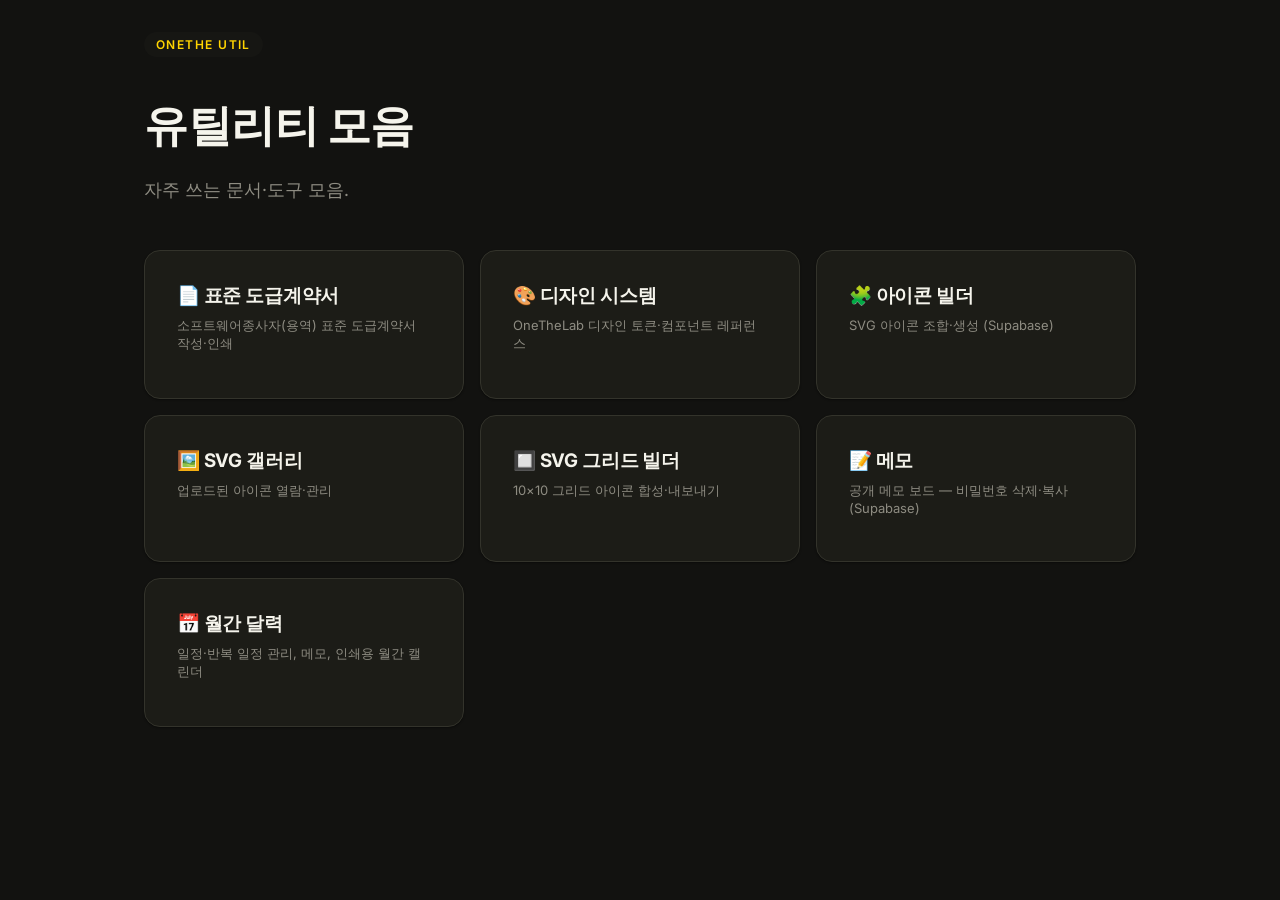
==== index.html @ 2dec3854 "month: ds.css 다크 테마 적용 + 전체 폭 레이아웃, index 카드 추가 - 머티리얼 라이트 토큰 → OneTheLab DS 토큰 매핑 - 캘린더/메모 섹션 화면 폭 " ====
<!DOCTYPE html>
<html lang="ko">
<head>
    <meta charset="UTF-8">
    <meta name="viewport" content="width=device-width, initial-scale=1.0">
    <title>OneThe Util</title>
    <link rel="icon" type="image/svg+xml" href="assets/favicon-util.svg">
    <link rel="preconnect" href="https://fonts.googleapis.com">
    <link rel="preconnect" href="https://fonts.gstatic.com" crossorigin>
    <link href="https://fonts.googleapis.com/css2?family=Inter:wght@400;500;600;700;800&family=JetBrains+Mono:wght@400;500&display=swap" rel="stylesheet">
    <link rel="stylesheet" href="assets/ds.css">
    <style>
        .link-list{list-style:none;padding:0;margin:0;display:grid;
            grid-template-columns:repeat(3,1fr);gap:var(--s4);}
        .link-list .card{display:flex;flex-direction:column;gap:6px;height:100%;
            cursor:pointer;transition:.15s;text-decoration:none;}
        .link-list .card:hover{border-color:var(--brand-yellow);
            box-shadow:var(--sh-md);transform:translateY(-2px);}
        .link-list h3{margin:0;}
        .link-list .desc{color:var(--muted);font-size:13px;margin-top:2px;}
        @media(max-width:900px){.link-list{grid-template-columns:repeat(2,1fr);}}
        @media(max-width:560px){.link-list{grid-template-columns:1fr;}}
        .hero{margin-bottom:var(--s7);}
        .hero h1{font-size:44px;line-height:1.05;}
        .hero p{color:var(--muted);font-size:18px;margin-top:var(--s3);}

        /* iframe 모달 */
        .modal{position:fixed;inset:0;z-index:1000;display:none;
            background:rgba(0,0,0,.6);backdrop-filter:blur(2px);}
        .modal.open{display:flex;flex-direction:column;padding:var(--s5);}
        .modal-bar{display:flex;align-items:center;gap:var(--s4);
            padding:0 0 var(--s3);}
        .modal-bar .m-title{font-weight:700;font-size:16px;color:#fff;
            margin-right:auto;white-space:nowrap;overflow:hidden;text-overflow:ellipsis;}
        .modal-body{flex:1;display:flex;gap:var(--s3);min-height:0;}
        .modal-nav{flex:none;width:200px;overflow-y:auto;display:flex;flex-direction:column;gap:4px;
            background:var(--surface);border:1px solid var(--hairline);
            border-radius:var(--r-lg);padding:var(--s3);box-shadow:var(--sh-lg);}
        .modal-nav button{text-align:left;font-family:var(--font);font-size:13px;font-weight:600;
            color:var(--body);background:transparent;border:none;cursor:pointer;
            padding:9px 12px;border-radius:var(--r-sm);transition:.12s;}
        .modal-nav button:hover{background:var(--surface-soft);color:var(--ink);}
        .modal-nav button.active{background:var(--brand-yellow);color:var(--on-brand);}
        .modal-frame{flex:1;width:100%;border:1px solid var(--hairline);
            border-radius:var(--r-lg);background:var(--surface);box-shadow:var(--sh-lg);}
        @media(max-width:640px){.modal-nav{width:130px;}}
    </style>
</head>
<body>
    <main class="container">
        <header class="hero">
            <span class="eyebrow">OneThe Util</span>
            <h1>유틸리티 모음</h1>
            <p>자주 쓰는 문서·도구 모음.</p>
        </header>

        <ul class="link-list">
            <li>
                <a class="card" href="contect/contect.html">
                    <h3>📄 표준 도급계약서</h3>
                    <p class="desc">소프트웨어종사자(용역) 표준 도급계약서 작성·인쇄</p>
                </a>
            </li>
            <li>
                <a class="card" href="design-system/design_system.html">
                    <h3>🎨 디자인 시스템</h3>
                    <p class="desc">OneTheLab 디자인 토큰·컴포넌트 레퍼런스</p>
                </a>
            </li>
            <li>
                <a class="card" href="icon-builder/icon_builder.html">
                    <h3>🧩 아이콘 빌더</h3>
                    <p class="desc">SVG 아이콘 조합·생성 (Supabase)</p>
                </a>
            </li>
            <li>
                <a class="card" href="svg-gallery/svg_gallery.html">
                    <h3>🖼️ SVG 갤러리</h3>
                    <p class="desc">업로드된 아이콘 열람·관리</p>
                </a>
            </li>
            <li>
                <a class="card" href="svg-grid-builder/svg_grid_builder.html">
                    <h3>🔲 SVG 그리드 빌더</h3>
                    <p class="desc">10×10 그리드 아이콘 합성·내보내기</p>
                </a>
            </li>
            <li>
                <a class="card" href="memo/memo.html">
                    <h3>📝 메모</h3>
                    <p class="desc">공개 메모 보드 — 비밀번호 삭제·복사 (Supabase)</p>
                </a>
            </li>
            <li>
                <a class="card" href="month/month.html">
                    <h3>📅 월간 달력</h3>
                    <p class="desc">일정·반복 일정 관리, 메모, 인쇄용 월간 캘린더</p>
                </a>
            </li>
        </ul>
    </main>

    <div class="modal" id="modal" aria-hidden="true">
        <div class="modal-bar">
            <span class="m-title" id="mTitle"></span>
            <a class="btn btn-secondary btn-sm" id="mNewTab" href="#" target="_blank" rel="noopener">새 탭</a>
            <button class="btn btn-primary btn-sm" id="mClose" type="button">닫기 ✕</button>
        </div>
        <div class="modal-body">
            <nav class="modal-nav" id="mNav"></nav>
            <iframe class="modal-frame" id="mFrame" title="미리보기"></iframe>
        </div>
    </div>

    <script>
        (function () {
            const modal = document.getElementById("modal");
            const frame = document.getElementById("mFrame");
            const title = document.getElementById("mTitle");
            const newTab = document.getElementById("mNewTab");
            const nav = document.getElementById("mNav");

            // 카드에서 항목 수집 → 사이드바 생성
            const items = [...document.querySelectorAll(".link-list a")].map(a => ({
                href: a.getAttribute("href"),
                name: a.closest(".card").querySelector("h3").textContent
            }));
            const navBtns = items.map(it => {
                const b = document.createElement("button");
                b.type = "button";
                b.textContent = it.name;
                b.addEventListener("click", () => show(it.href));
                nav.appendChild(b);
                return b;
            });

            function show(href) {
                const idx = items.findIndex(it => it.href === href);
                if (idx < 0) return;
                frame.src = href;
                title.textContent = items[idx].name;
                newTab.href = href;
                navBtns.forEach((b, i) => b.classList.toggle("active", i === idx));
            }
            function open(href) {
                modal.classList.add("open");
                modal.setAttribute("aria-hidden", "false");
                document.body.style.overflow = "hidden";
                show(href);
            }
            function close() {
                modal.classList.remove("open");
                modal.setAttribute("aria-hidden", "true");
                frame.src = "about:blank";
                document.body.style.overflow = "";
            }

            document.querySelectorAll(".link-list a").forEach(a => {
                a.addEventListener("click", e => {
                    e.preventDefault();
                    open(a.getAttribute("href"));
                });
            });
            document.getElementById("mClose").addEventListener("click", close);
            modal.addEventListener("click", e => { if (e.target === modal) close(); });
            document.addEventListener("keydown", e => {
                if (e.key === "Escape" && modal.classList.contains("open")) close();
            });
        })();
    </script>
</body>
</html>
---- assets/ds.css ----
/* OneTheLab Design System — quartz.onethelab.com */
*{box-sizing:border-box;}
:root{
  --brand-yellow:#FFD400;
  --brand-yellow-soft:#FFE766;
  --brand-yellow-deep:#C9A600;
  --on-brand:#1A1A17;
  --success:#3FA66A;
  --warning:#E0941A;
  --error:#D24A4A;
  --info:#3A78C2;
  --r-sm:6px; --r-md:10px; --r-lg:16px; --r-pill:9999px;
  --s1:4px; --s2:8px; --s3:12px; --s4:16px; --s5:24px; --s6:32px; --s7:48px; --s8:64px;
  --font:"Inter",-apple-system,"Segoe UI",sans-serif;
  --mono:"JetBrains Mono",ui-monospace,monospace;
  --ink:#F5F4EC;
  --body:#CFCDC2;
  --muted:#8E8C82;
  --hairline:#33332B;
  --canvas:#121210;
  --surface:#1C1C17;
  --surface-soft:#26261F;
  --on-ink:#121210;
  --sh-sm:0 1px 2px rgba(0,0,0,.4);
  --sh-md:0 4px 16px rgba(0,0,0,.45);
  --sh-lg:0 12px 40px rgba(0,0,0,.55);
}

body{
  font-family:var(--font);
  background:var(--canvas);
  color:var(--body);
}

h1,h2,h3,h4{color:var(--ink);letter-spacing:-.01em;}
h1{font-weight:800;}
a{color:var(--brand-yellow-deep);}

.container{max-width:1024px;margin:2rem auto;padding:0 var(--s4);}

/* buttons */
.btn{display:inline-flex;align-items:center;gap:8px;font-family:var(--font);
  font-size:14px;font-weight:600;padding:10px 20px;border-radius:var(--r-md);
  border:1px solid transparent;text-decoration:none;cursor:pointer;transition:.15s;}
.btn-primary{background:var(--brand-yellow);color:var(--on-brand);}
.btn-primary:hover{background:var(--brand-yellow-deep);color:#fff;}
.btn-secondary{background:var(--surface);color:var(--ink);border-color:var(--hairline);}
.btn-secondary:hover{background:var(--surface-soft);}
.btn-sm{padding:6px 14px;font-size:13px;}

/* card */
.card{background:var(--surface);border:1px solid var(--hairline);
  border-radius:var(--r-lg);padding:var(--s6);box-shadow:var(--sh-sm);}

.eyebrow{display:inline-block;background:#161613;color:var(--brand-yellow);
  font-size:12px;font-weight:600;letter-spacing:.12em;text-transform:uppercase;
  padding:5px 12px;border-radius:var(--r-pill);margin-bottom:var(--s4);}
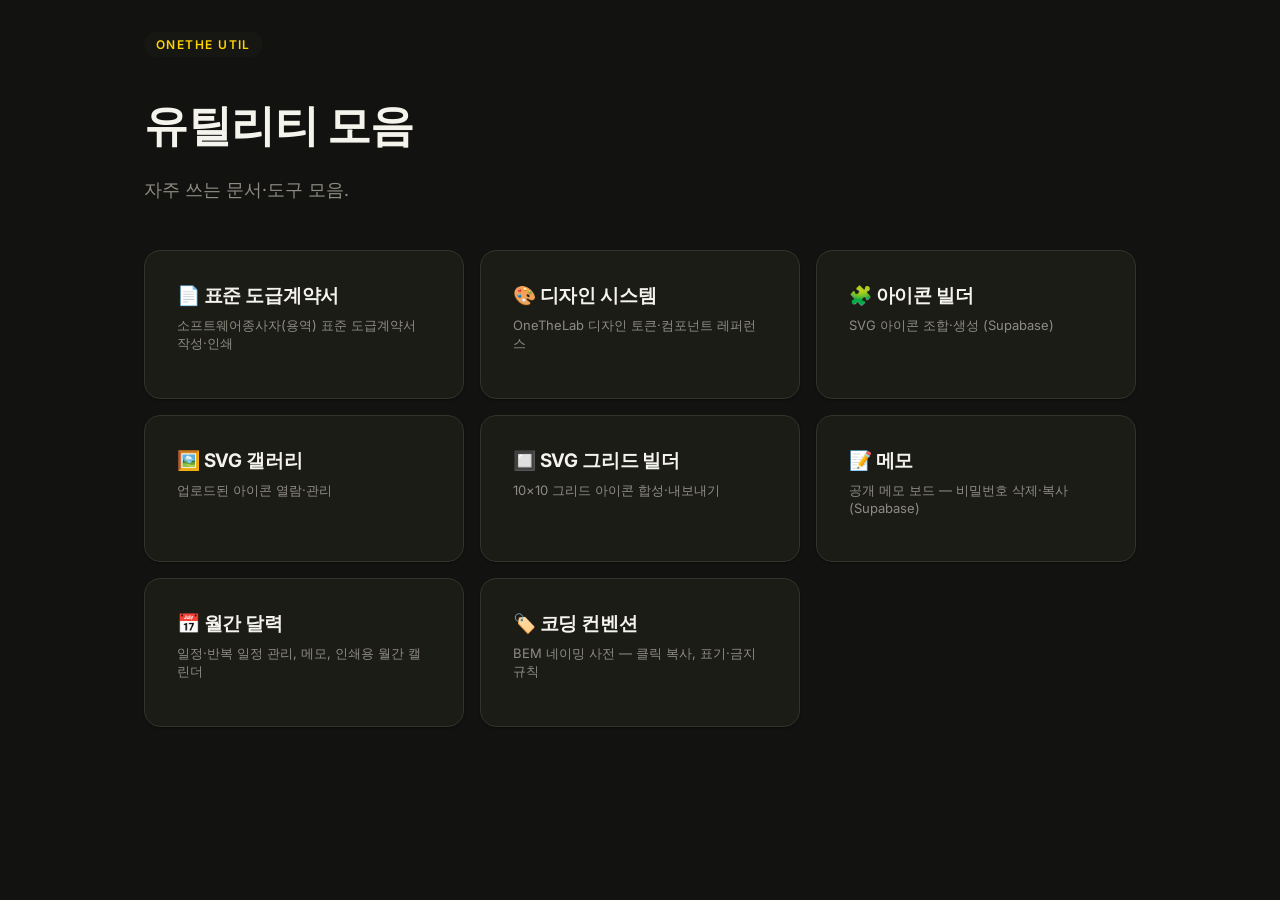
==== commit 5549edc1: "convention: BEM 네이밍 사전 페이지 추가 - pico.css 제거, ds.css 디자인 시스템 적용 - 표 전치(세로형) + 항목 칩 클릭 복사 + 토스트 - modi" ====
--- a/index.html
+++ b/index.html
@@ -97,6 +97,12 @@
                     <p class="desc">일정·반복 일정 관리, 메모, 인쇄용 월간 캘린더</p>
                 </a>
             </li>
+            <li>
+                <a class="card" href="convention/convention.html">
+                    <h3>🏷️ 코딩 컨벤션</h3>
+                    <p class="desc">BEM 네이밍 사전 — 클릭 복사, 표기·금지 규칙</p>
+                </a>
+            </li>
         </ul>
     </main>
 
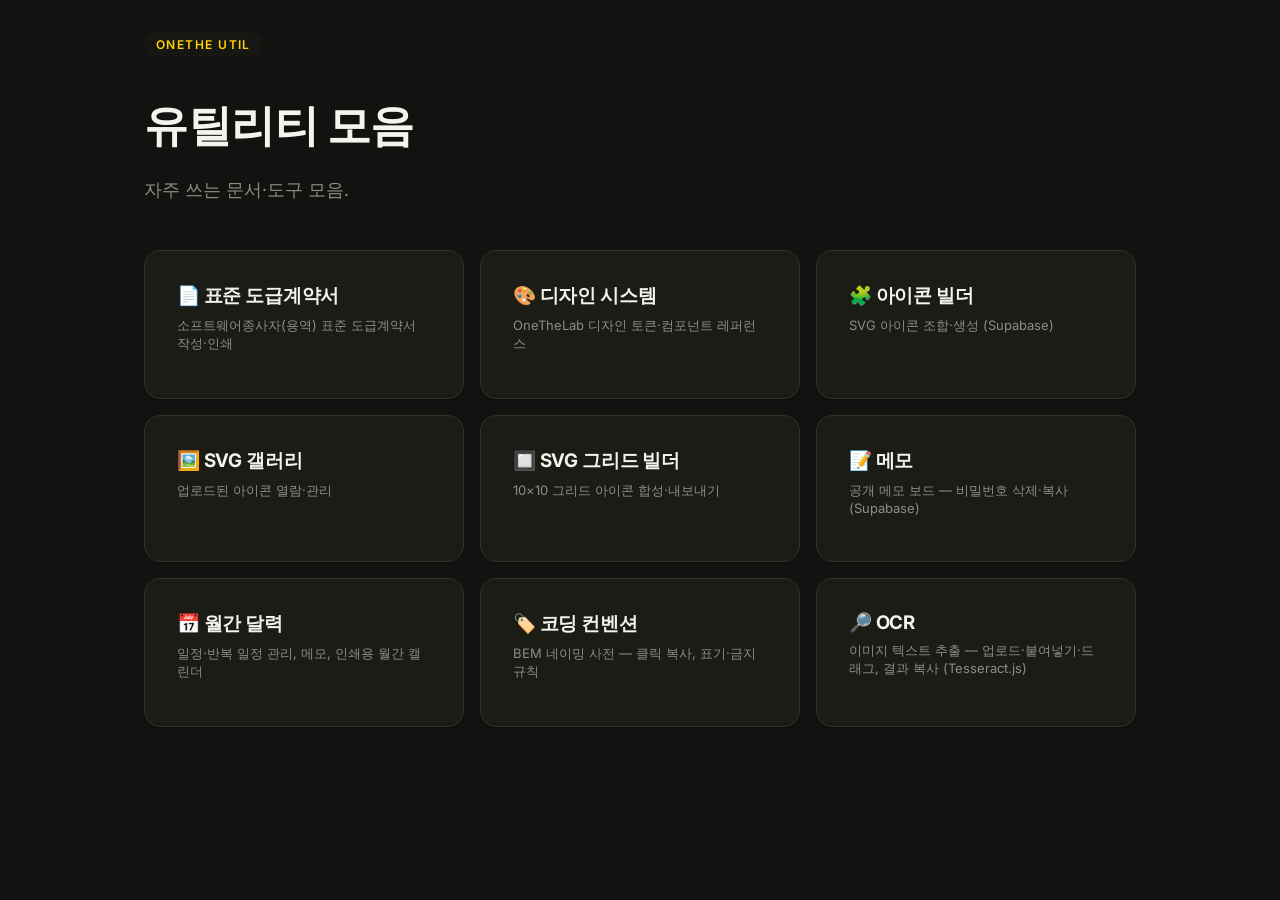
==== commit 1dd0a6bf: "ocr: Tesseract.js 이미지 텍스트 추출 페이지 추가 업로드(파일선택/드래그드롭/붙여넣기) → OCR(한·영·일) → 결과 복사. 전부 브라우저 로컬 처리, 서버 전송 " ====
--- a/index.html
+++ b/index.html
@@ -23,27 +23,6 @@
         .hero{margin-bottom:var(--s7);}
         .hero h1{font-size:44px;line-height:1.05;}
         .hero p{color:var(--muted);font-size:18px;margin-top:var(--s3);}
-
-        /* iframe 모달 */
-        .modal{position:fixed;inset:0;z-index:1000;display:none;
-            background:rgba(0,0,0,.6);backdrop-filter:blur(2px);}
-        .modal.open{display:flex;flex-direction:column;padding:var(--s5);}
-        .modal-bar{display:flex;align-items:center;gap:var(--s4);
-            padding:0 0 var(--s3);}
-        .modal-bar .m-title{font-weight:700;font-size:16px;color:#fff;
-            margin-right:auto;white-space:nowrap;overflow:hidden;text-overflow:ellipsis;}
-        .modal-body{flex:1;display:flex;gap:var(--s3);min-height:0;}
-        .modal-nav{flex:none;width:200px;overflow-y:auto;display:flex;flex-direction:column;gap:4px;
-            background:var(--surface);border:1px solid var(--hairline);
-            border-radius:var(--r-lg);padding:var(--s3);box-shadow:var(--sh-lg);}
-        .modal-nav button{text-align:left;font-family:var(--font);font-size:13px;font-weight:600;
-            color:var(--body);background:transparent;border:none;cursor:pointer;
-            padding:9px 12px;border-radius:var(--r-sm);transition:.12s;}
-        .modal-nav button:hover{background:var(--surface-soft);color:var(--ink);}
-        .modal-nav button.active{background:var(--brand-yellow);color:var(--on-brand);}
-        .modal-frame{flex:1;width:100%;border:1px solid var(--hairline);
-            border-radius:var(--r-lg);background:var(--surface);box-shadow:var(--sh-lg);}
-        @media(max-width:640px){.modal-nav{width:130px;}}
     </style>
 </head>
 <body>
@@ -56,123 +35,61 @@
 
         <ul class="link-list">
             <li>
-                <a class="card" href="contect/contect.html">
+                <a class="card" target="_blank" rel="noopener" href="contect/contect.html">
                     <h3>📄 표준 도급계약서</h3>
                     <p class="desc">소프트웨어종사자(용역) 표준 도급계약서 작성·인쇄</p>
                 </a>
             </li>
             <li>
-                <a class="card" href="design-system/design_system.html">
+                <a class="card" target="_blank" rel="noopener" href="design-system/design_system.html">
                     <h3>🎨 디자인 시스템</h3>
                     <p class="desc">OneTheLab 디자인 토큰·컴포넌트 레퍼런스</p>
                 </a>
             </li>
             <li>
-                <a class="card" href="icon-builder/icon_builder.html">
+                <a class="card" target="_blank" rel="noopener" href="icon-builder/icon_builder.html">
                     <h3>🧩 아이콘 빌더</h3>
                     <p class="desc">SVG 아이콘 조합·생성 (Supabase)</p>
                 </a>
             </li>
             <li>
-                <a class="card" href="svg-gallery/svg_gallery.html">
+                <a class="card" target="_blank" rel="noopener" href="svg-gallery/svg_gallery.html">
                     <h3>🖼️ SVG 갤러리</h3>
                     <p class="desc">업로드된 아이콘 열람·관리</p>
                 </a>
             </li>
             <li>
-                <a class="card" href="svg-grid-builder/svg_grid_builder.html">
+                <a class="card" target="_blank" rel="noopener" href="svg-grid-builder/svg_grid_builder.html">
                     <h3>🔲 SVG 그리드 빌더</h3>
                     <p class="desc">10×10 그리드 아이콘 합성·내보내기</p>
                 </a>
             </li>
             <li>
-                <a class="card" href="memo/memo.html">
+                <a class="card" target="_blank" rel="noopener" href="memo/memo.html">
                     <h3>📝 메모</h3>
                     <p class="desc">공개 메모 보드 — 비밀번호 삭제·복사 (Supabase)</p>
                 </a>
             </li>
             <li>
-                <a class="card" href="month/month.html">
+                <a class="card" target="_blank" rel="noopener" href="month/month.html">
                     <h3>📅 월간 달력</h3>
                     <p class="desc">일정·반복 일정 관리, 메모, 인쇄용 월간 캘린더</p>
                 </a>
             </li>
             <li>
-                <a class="card" href="convention/convention.html">
+                <a class="card" target="_blank" rel="noopener" href="convention/convention.html">
                     <h3>🏷️ 코딩 컨벤션</h3>
                     <p class="desc">BEM 네이밍 사전 — 클릭 복사, 표기·금지 규칙</p>
+                </a>
+            </li>
+            <li>
+                <a class="card" target="_blank" rel="noopener" href="ocr/ocr.html">
+                    <h3>🔎 OCR</h3>
+                    <p class="desc">이미지 텍스트 추출 — 업로드·붙여넣기·드래그, 결과 복사 (Tesseract.js)</p>
                 </a>
             </li>
         </ul>
     </main>
 
-    <div class="modal" id="modal" aria-hidden="true">
-        <div class="modal-bar">
-            <span class="m-title" id="mTitle"></span>
-            <a class="btn btn-secondary btn-sm" id="mNewTab" href="#" target="_blank" rel="noopener">새 탭</a>
-            <button class="btn btn-primary btn-sm" id="mClose" type="button">닫기 ✕</button>
-        </div>
-        <div class="modal-body">
-            <nav class="modal-nav" id="mNav"></nav>
-            <iframe class="modal-frame" id="mFrame" title="미리보기"></iframe>
-        </div>
-    </div>
-
-    <script>
-        (function () {
-            const modal = document.getElementById("modal");
-            const frame = document.getElementById("mFrame");
-            const title = document.getElementById("mTitle");
-            const newTab = document.getElementById("mNewTab");
-            const nav = document.getElementById("mNav");
-
-            // 카드에서 항목 수집 → 사이드바 생성
-            const items = [...document.querySelectorAll(".link-list a")].map(a => ({
-                href: a.getAttribute("href"),
-                name: a.closest(".card").querySelector("h3").textContent
-            }));
-            const navBtns = items.map(it => {
-                const b = document.createElement("button");
-                b.type = "button";
-                b.textContent = it.name;
-                b.addEventListener("click", () => show(it.href));
-                nav.appendChild(b);
-                return b;
-            });
-
-            function show(href) {
-                const idx = items.findIndex(it => it.href === href);
-                if (idx < 0) return;
-                frame.src = href;
-                title.textContent = items[idx].name;
-                newTab.href = href;
-                navBtns.forEach((b, i) => b.classList.toggle("active", i === idx));
-            }
-            function open(href) {
-                modal.classList.add("open");
-                modal.setAttribute("aria-hidden", "false");
-                document.body.style.overflow = "hidden";
-                show(href);
-            }
-            function close() {
-                modal.classList.remove("open");
-                modal.setAttribute("aria-hidden", "true");
-                frame.src = "about:blank";
-                document.body.style.overflow = "";
-            }
-
-            document.querySelectorAll(".link-list a").forEach(a => {
-                a.addEventListener("click", e => {
-                    e.preventDefault();
-                    open(a.getAttribute("href"));
-                });
-            });
-            document.getElementById("mClose").addEventListener("click", close);
-            modal.addEventListener("click", e => { if (e.target === modal) close(); });
-            document.addEventListener("keydown", e => {
-                if (e.key === "Escape" && modal.classList.contains("open")) close();
-            });
-        })();
-    </script>
 </body>
 </html>
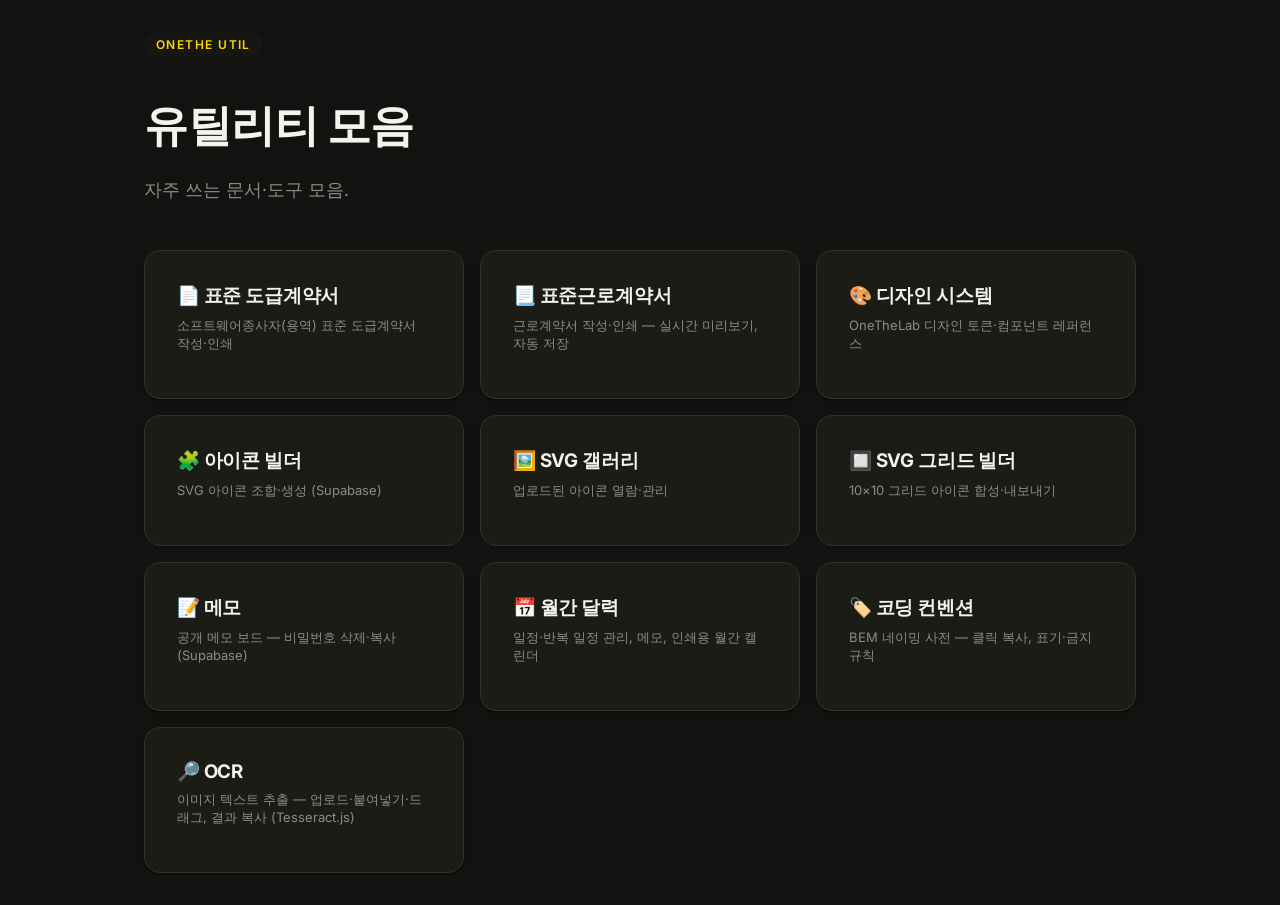
==== commit b2c00807: "labor: 표준근로계약서 작성 유틸 추가 폼 입력 → 실시간 미리보기 → 인쇄, localStorage 자동저장. 시급/근로시간 자동계산, 사회보험·지급방법 체크. index 카" ====
--- a/index.html
+++ b/index.html
@@ -38,6 +38,12 @@
                 <a class="card" target="_blank" rel="noopener" href="contect/contect.html">
                     <h3>📄 표준 도급계약서</h3>
                     <p class="desc">소프트웨어종사자(용역) 표준 도급계약서 작성·인쇄</p>
+                </a>
+            </li>
+            <li>
+                <a class="card" target="_blank" rel="noopener" href="labor/labor.html">
+                    <h3>📃 표준근로계약서</h3>
+                    <p class="desc">근로계약서 작성·인쇄 — 실시간 미리보기, 자동 저장</p>
                 </a>
             </li>
             <li>
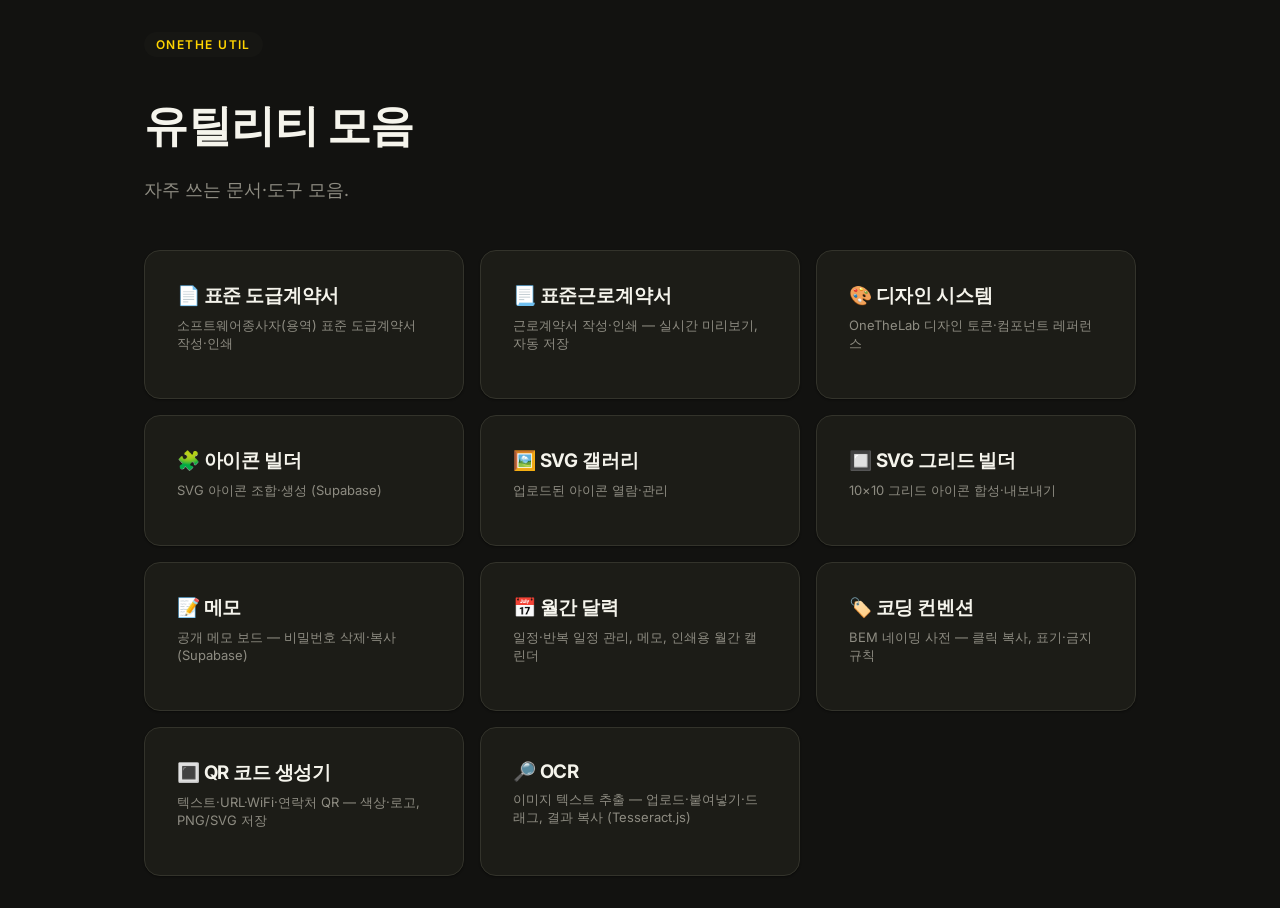
==== commit 051a01d2: "qr: QR 코드 생성기 유틸 추가 텍스트/URL/WiFi/vCard/문자·전화 탭, 색상·여백·로고 옵션, PNG·SVG 저장과 이미지·내용 복사 지원. 입력값은 localSto" ====
--- a/index.html
+++ b/index.html
@@ -89,6 +89,12 @@
                 </a>
             </li>
             <li>
+                <a class="card" target="_blank" rel="noopener" href="qr/qr.html">
+                    <h3>🔳 QR 코드 생성기</h3>
+                    <p class="desc">텍스트·URL·WiFi·연락처 QR — 색상·로고, PNG/SVG 저장</p>
+                </a>
+            </li>
+            <li>
                 <a class="card" target="_blank" rel="noopener" href="ocr/ocr.html">
                     <h3>🔎 OCR</h3>
                     <p class="desc">이미지 텍스트 추출 — 업로드·붙여넣기·드래그, 결과 복사 (Tesseract.js)</p>
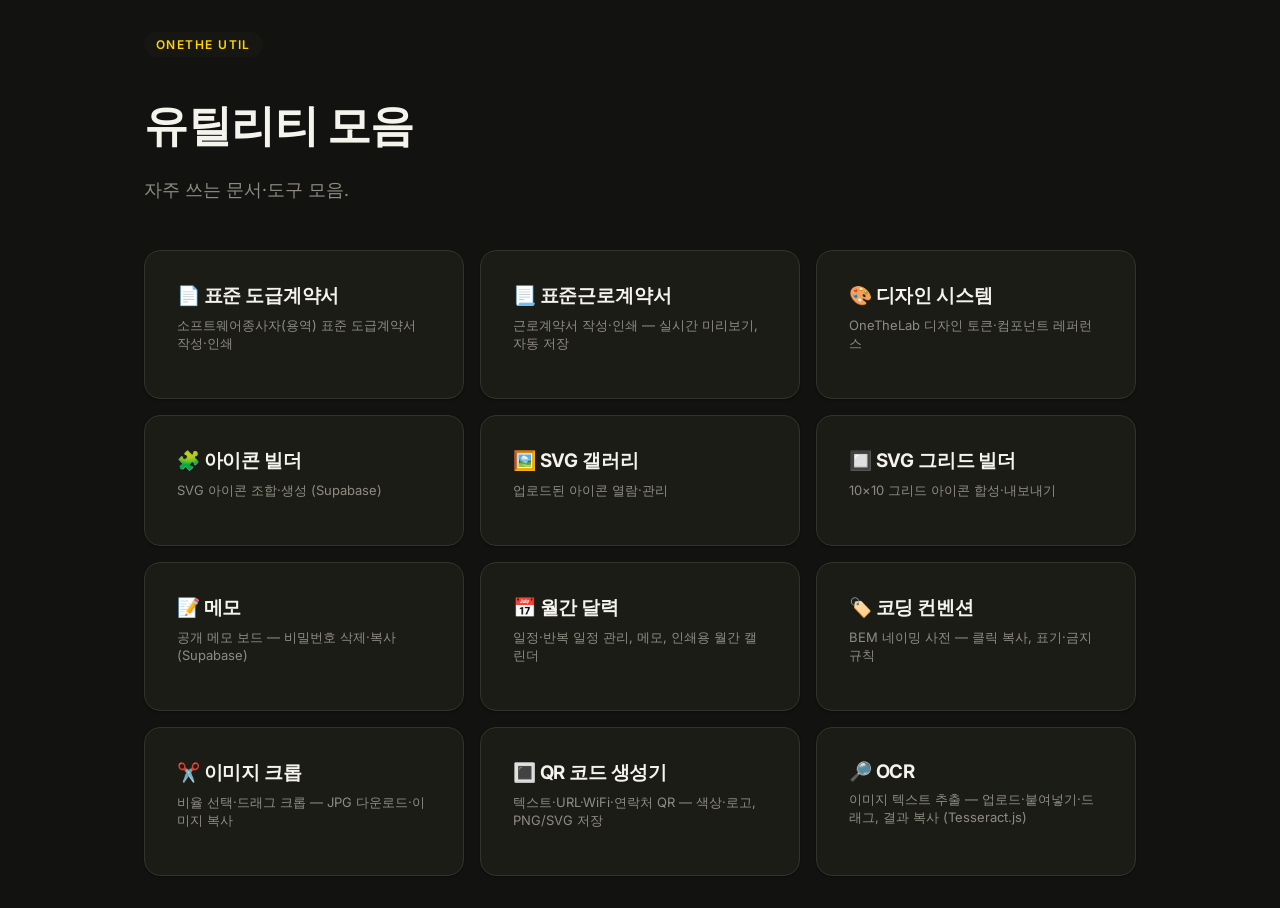
==== commit 5ab9310a: "crop: 이미지 크롭 유틸 추가 파일선택·드래그드롭·붙여넣기 입력, 자유/1:1/4:3/3:4/16:9/9:16 비율, 드래그 이동·8핸들 리사이즈, 원본 해상도 기준 JPG 생" ====
--- a/index.html
+++ b/index.html
@@ -89,6 +89,12 @@
                 </a>
             </li>
             <li>
+                <a class="card" target="_blank" rel="noopener" href="crop/crop.html">
+                    <h3>✂️ 이미지 크롭</h3>
+                    <p class="desc">비율 선택·드래그 크롭 — JPG 다운로드·이미지 복사</p>
+                </a>
+            </li>
+            <li>
                 <a class="card" target="_blank" rel="noopener" href="qr/qr.html">
                     <h3>🔳 QR 코드 생성기</h3>
                     <p class="desc">텍스트·URL·WiFi·연락처 QR — 색상·로고, PNG/SVG 저장</p>
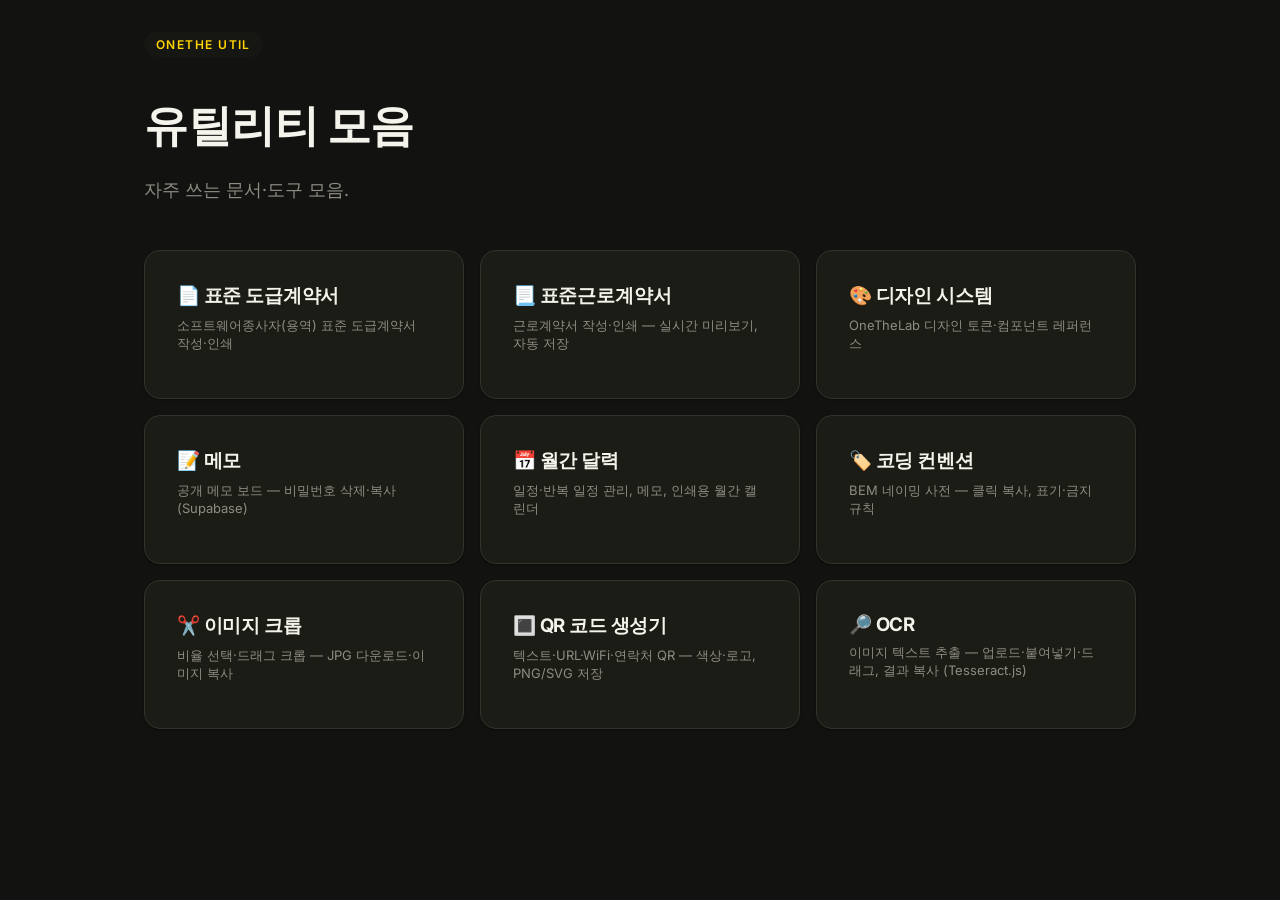
==== commit 459f70dc: "chore: 아이콘 빌더/SVG 갤러리/SVG 그리드 빌더 폐기 Co-Authored-By: Claude Opus 5 (1M context) <noreply@anthropic.co" ====
--- a/index.html
+++ b/index.html
@@ -53,24 +53,6 @@
                 </a>
             </li>
             <li>
-                <a class="card" target="_blank" rel="noopener" href="icon-builder/icon_builder.html">
-                    <h3>🧩 아이콘 빌더</h3>
-                    <p class="desc">SVG 아이콘 조합·생성 (Supabase)</p>
-                </a>
-            </li>
-            <li>
-                <a class="card" target="_blank" rel="noopener" href="svg-gallery/svg_gallery.html">
-                    <h3>🖼️ SVG 갤러리</h3>
-                    <p class="desc">업로드된 아이콘 열람·관리</p>
-                </a>
-            </li>
-            <li>
-                <a class="card" target="_blank" rel="noopener" href="svg-grid-builder/svg_grid_builder.html">
-                    <h3>🔲 SVG 그리드 빌더</h3>
-                    <p class="desc">10×10 그리드 아이콘 합성·내보내기</p>
-                </a>
-            </li>
-            <li>
                 <a class="card" target="_blank" rel="noopener" href="memo/memo.html">
                     <h3>📝 메모</h3>
                     <p class="desc">공개 메모 보드 — 비밀번호 삭제·복사 (Supabase)</p>
